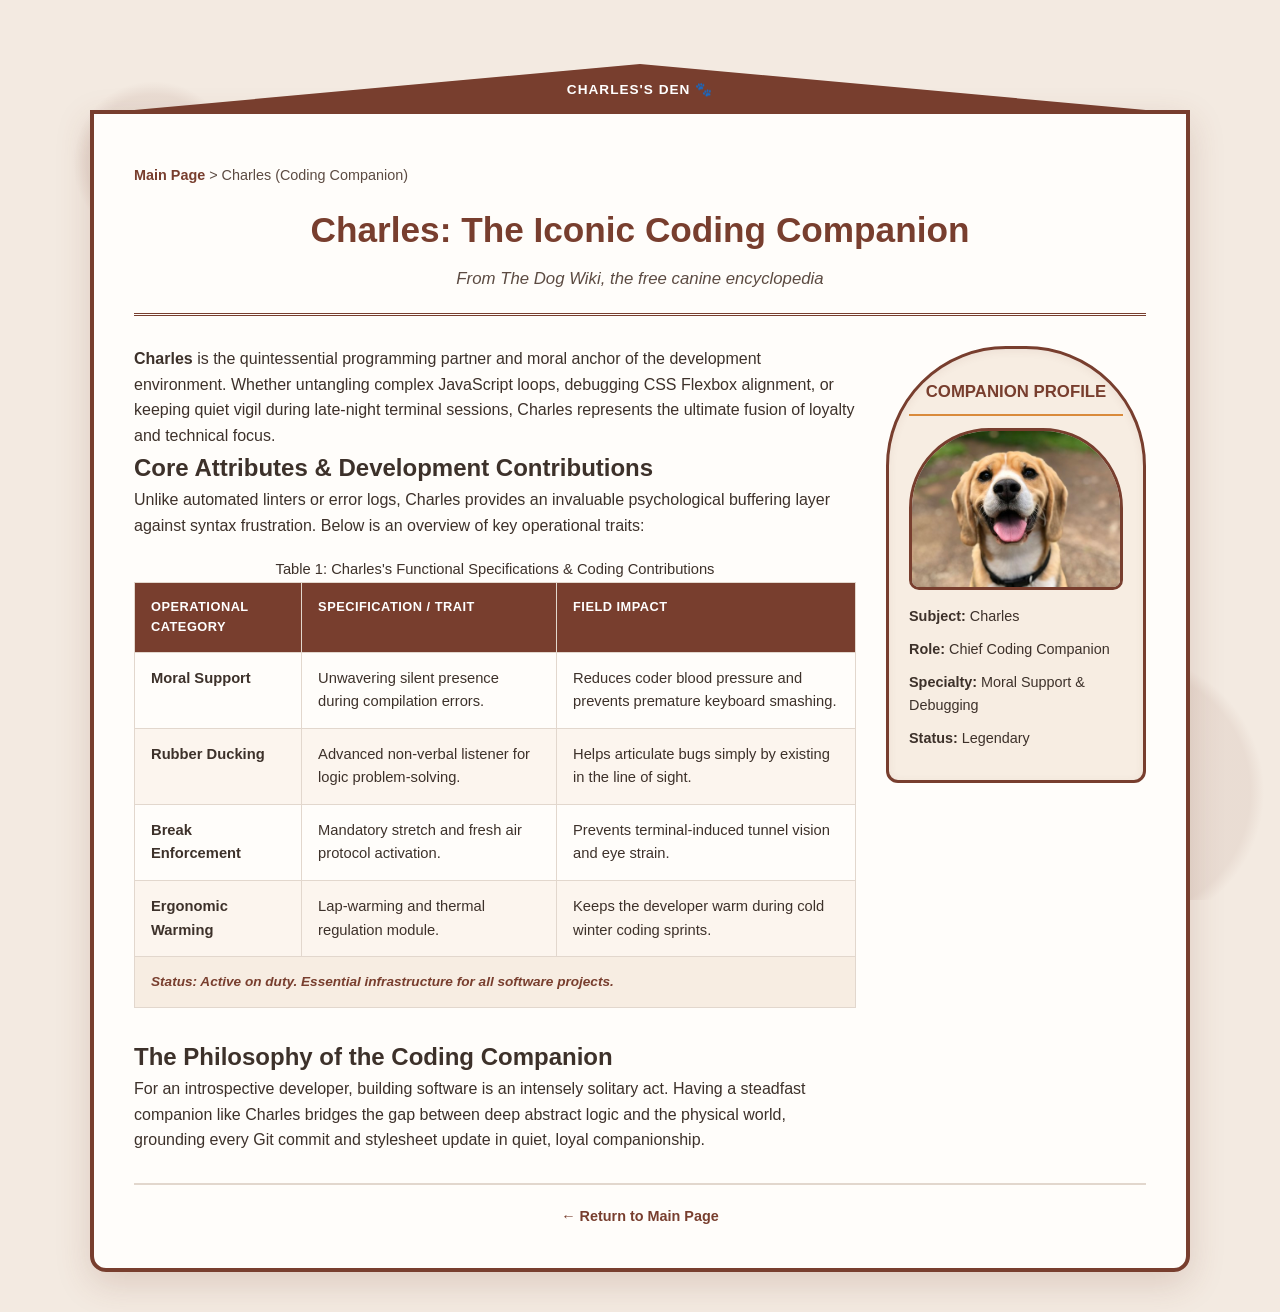
==== charlie.html @ 87121e29 "Add files via upload" ====
<!DOCTYPE html>
<html lang="en">
<head>
    <meta charset="UTF-8">
    <meta name="viewport" content="width=device-width, initial-scale=1.0">
    <title>Charles (The Iconic Coding Companion) - The Dog Wiki</title>
    <link rel="stylesheet" href="charles.css">
</head>
<body>
    <div class="wiki-wrapper">
        <nav class="wiki-breadcrumbs">
            <a href="index.html">Main Page</a> &gt; Charles (Coding Companion)
        </nav>

        <header class="wiki-header">
            <h1 class="page-title">Charles: The Iconic Coding Companion</h1>
            <p class="wiki-subtitle">From The Dog Wiki, the free canine encyclopedia</p>
        </header>

        <main class="wiki-content">
            <section class="article-body">
                <p class="lead-paragraph">
                    <strong>Charles</strong> is the quintessential programming partner and moral anchor of the development environment. Whether untangling complex JavaScript loops, debugging CSS Flexbox alignment, or keeping quiet vigil during late-night terminal sessions, Charles represents the ultimate fusion of loyalty and technical focus.
                </p>

                <section id="charles-overview">
                    <h2>Core Attributes & Development Contributions</h2>
                    <p>
                        Unlike automated linters or error logs, Charles provides an invaluable psychological buffering layer against syntax frustration. Below is an overview of key operational traits:
                    </p>

                    <div class="table-container">
                        <table class="wiki-table">
                            <caption>Table 1: Charles's Functional Specifications & Coding Contributions</caption>
                            <thead>
                                <tr>
                                    <th>Operational Category</th>
                                    <th>Specification / Trait</th>
                                    <th>Field Impact</th>
                                </tr>
                            </thead>
                            <tbody>
                                <tr>
                                    <td><strong>Moral Support</strong></td>
                                    <td>Unwavering silent presence during compilation errors.</td>
                                    <td>Reduces coder blood pressure and prevents premature keyboard smashing.</td>
                                </tr>
                                <tr>
                                    <td><strong>Rubber Ducking</strong></td>
                                    <td>Advanced non-verbal listener for logic problem-solving.</td>
                                    <td>Helps articulate bugs simply by existing in the line of sight.</td>
                                </tr>
                                <tr>
                                    <td><strong>Break Enforcement</strong></td>
                                    <td>Mandatory stretch and fresh air protocol activation.</td>
                                    <td>Prevents terminal-induced tunnel vision and eye strain.</td>
                                </tr>
                                <tr>
                                    <td><strong>Ergonomic Warming</strong></td>
                                    <td>Lap-warming and thermal regulation module.</td>
                                    <td>Keeps the developer warm during cold winter coding sprints.</td>
                                </tr>
                            </tbody>
                            <tfoot>
                                <tr>
                                    <td colspan="3">Status: Active on duty. Essential infrastructure for all software projects.</td>
                                </tr>
                            </tfoot>
                        </table>
                    </div>
                </section>

                <section id="companion-legacy">
                    <h2>The Philosophy of the Coding Companion</h2>
                    <p>
                        For an introspective developer, building software is an intensely solitary act. Having a steadfast companion like Charles bridges the gap between deep abstract logic and the physical world, grounding every Git commit and stylesheet update in quiet, loyal companionship.
                    </p>
                </section>
            </section>

            <!-- Arched Dog House Doorway Infobox with Charles's Picture -->
            <aside class="infobox-container">
                <aside class="infobox">
                    <h3>COMPANION PROFILE</h3>
                    
                    <div class="profile-image-container">
                        <img src="./dog.jpg" alt="Charles the Dog - Iconic Coding Companion" class="profile-image">
                    </div>

                    <ul class="profile-details">
                        <li><strong>Subject:</strong> Charles</li>
                        <li><strong>Role:</strong> Chief Coding Companion</li>
                        <li><strong>Specialty:</strong> Moral Support & Debugging</li>
                        <li><strong>Status:</strong> Legendary</li>
                    </ul>
                </aside>
            </aside>
        </main>

        <footer class="wiki-footer">
            <p><a href="index.html" class="back-link">&larr; Return to Main Page</a></p>
        </footer>
    </div>
</body>
</html>
---- charles.css ----
/* ==========================================
   Charles's Dedicated Cozy Dog House Theme
   ========================================== */

:root {
    --house-bg-outer: #f3eae1;          /* Soft warm oatmeal background */
    --house-bg-inner: #fffdfa;          /* Clean cream paper inside the den */
    --house-wood-chestnut: #783e2e;     /* Warm chestnut wood trim */
    --house-amber-warm: #d98a3b;        /* Cozy amber accent */
    --house-text-dark: #3d312a;         /* Deep warm brown text */
    --house-border-warm: #e2d7cd;       /* Soft wooden border */
    --house-spot: rgba(120, 62, 46, 0.08); /* Warm chestnut spots */
}

* {
    box-sizing: border-box;
    margin: 0;
    padding: 0;
}

body {
    background-color: var(--house-bg-outer);
    color: var(--house-text-dark);
    font-family: -apple-system, BlinkMacSystemFont, "Segoe UI", Roboto, Helvetica, Arial, sans-serif;
    line-height: 1.6;
    padding: 60px 20px 40px 20px;
    
    /* Cozy warm chestnut spots pattern */
    background-image: 
        radial-gradient(circle at 12% 18%, var(--house-spot) 0%, var(--house-spot) 5%, transparent 6%),
        radial-gradient(circle at 82% 28%, var(--house-spot) 0%, var(--house-spot) 7%, transparent 8%),
        radial-gradient(circle at 18% 80%, var(--house-spot) 0%, var(--house-spot) 6%, transparent 7%),
        radial-gradient(circle at 88% 88%, var(--house-spot) 0%, var(--house-spot) 9%, transparent 10%);
    background-size: cover;
    background-attachment: fixed;
}

/* --- Dog House Main Container (Pitched Roof Roofline) --- */
.wiki-wrapper {
    position: relative;
    max-width: 1100px;
    margin: 50px auto 0 auto;
    background: var(--house-bg-inner);
    border: 4px solid var(--house-wood-chestnut);
    border-radius: 0 0 16px 16px;
    padding: 50px 40px 40px 40px;
    box-shadow: 0 12px 35px rgba(120, 62, 46, 0.18);
}

/* Pitched Triangular Gable Roof Peak */
.wiki-wrapper::before {
    content: "";
    position: absolute;
    top: -50px;
    left: -4px;
    right: -4px;
    height: 50px;
    background: var(--house-wood-chestnut);
    clip-path: polygon(50% 0%, 100% 100%, 0% 100%);
}

/* Roof Peak Signboard Badge */
.wiki-wrapper::after {
    content: "CHARLES'S DEN 🐾";
    position: absolute;
    top: -35px;
    left: 50%;
    transform: translateX(-50%);
    color: #ffffff;
    font-size: 0.85rem;
    font-weight: 700;
    letter-spacing: 1px;
    z-index: 2;
}

/* Header Styling */
.wiki-header {
    border-bottom: 3px double var(--house-wood-chestnut);
    text-align: center;
    padding-bottom: 20px;
    margin-bottom: 30px;
    margin-top: 10px;
}

.wiki-header h1,
.page-title {
    color: var(--house-wood-chestnut);
    font-size: 2.2rem;
    font-weight: 700;
}

.wiki-subtitle {
    color: #5c4b42;
    font-style: italic;
    font-size: 1.05rem;
    margin-top: 8px;
}

/* Layout Content Structure */
.wiki-content {
    display: flex;
    gap: 30px;
    flex-wrap: wrap;
    margin-bottom: 30px;
}

.article-body {
    flex: 3;
    min-width: 280px;
}

/* --- Arched Dog House Entrance Doorway Infobox --- */
.infobox-container {
    flex: 1;
    min-width: 260px;
}

.infobox {
    background: #f7ede2;
    border: 3px solid var(--house-wood-chestnut);
    border-radius: 120px 120px 12px 12px;
    padding: 30px 20px 20px 20px;
    box-shadow: inset 0 2px 8px rgba(120, 62, 46, 0.08);
}

.infobox h3 {
    border-bottom: 2px solid var(--house-amber-warm);
    color: var(--house-wood-chestnut);
    text-align: center;
    font-size: 1.05rem;
    padding-bottom: 8px;
    margin-bottom: 12px;
    text-transform: uppercase;
}

/* --- Charles Profile Image Frame --- */
.profile-image-container {
    width: 100%;
    margin: 0 auto 15px auto;
    border: 3px solid var(--house-wood-chestnut);
    border-radius: 80px 80px 10px 10px; /* Matching arched shape */
    overflow: hidden;
    background-color: #efe5dd;
    box-shadow: inset 0 2px 6px rgba(0, 0, 0, 0.1);
}

.profile-image {
    width: 100%;
    height: auto;
    display: block;
    object-fit: cover;
}

.infobox ul,
.profile-details {
    list-style: none;
    padding: 0;
    margin: 0;
}

.infobox li,
.profile-details li {
    margin-bottom: 10px;
    font-size: 0.9rem;
}

/* Wiki Table */
.table-container {
    overflow-x: auto;
    margin: 20px 0 30px 0;
}

.wiki-table {
    width: 100%;
    border-collapse: collapse;
    text-align: left;
    font-size: 0.92rem;
    border: 1px solid var(--house-border-warm);
}

.wiki-table th, 
.wiki-table td {
    padding: 14px 16px;
    border: 1px solid var(--house-border-warm);
    vertical-align: top;
}

.wiki-table th {
    background-color: var(--house-wood-chestnut);
    color: #ffffff;
    font-weight: 600;
    text-transform: uppercase;
    font-size: 0.8rem;
    letter-spacing: 0.5px;
}

.wiki-table tr:nth-child(even) {
    background-color: #fcf5ee;
}

.wiki-table tr:hover {
    background-color: #f3e5d8;
}

.wiki-table tfoot td {
    background-color: #f7ede2;
    color: var(--house-wood-chestnut);
    font-weight: 600;
    font-size: 0.85rem;
    font-style: italic;
}

/* Navigation & Footer */
.wiki-breadcrumbs {
    font-size: 0.9rem;
    margin-bottom: 15px;
    color: #5c4b42;
}

.wiki-breadcrumbs a,
.back-link {
    color: var(--house-wood-chestnut);
    text-decoration: none;
    font-weight: 700;
}

.wiki-breadcrumbs a:hover,
.back-link:hover {
    text-decoration: underline;
}

.wiki-footer {
    border-top: 2px solid var(--house-border-warm);
    padding-top: 20px;
    font-size: 0.9rem;
    color: #5c4b42;
    text-align: center;
}
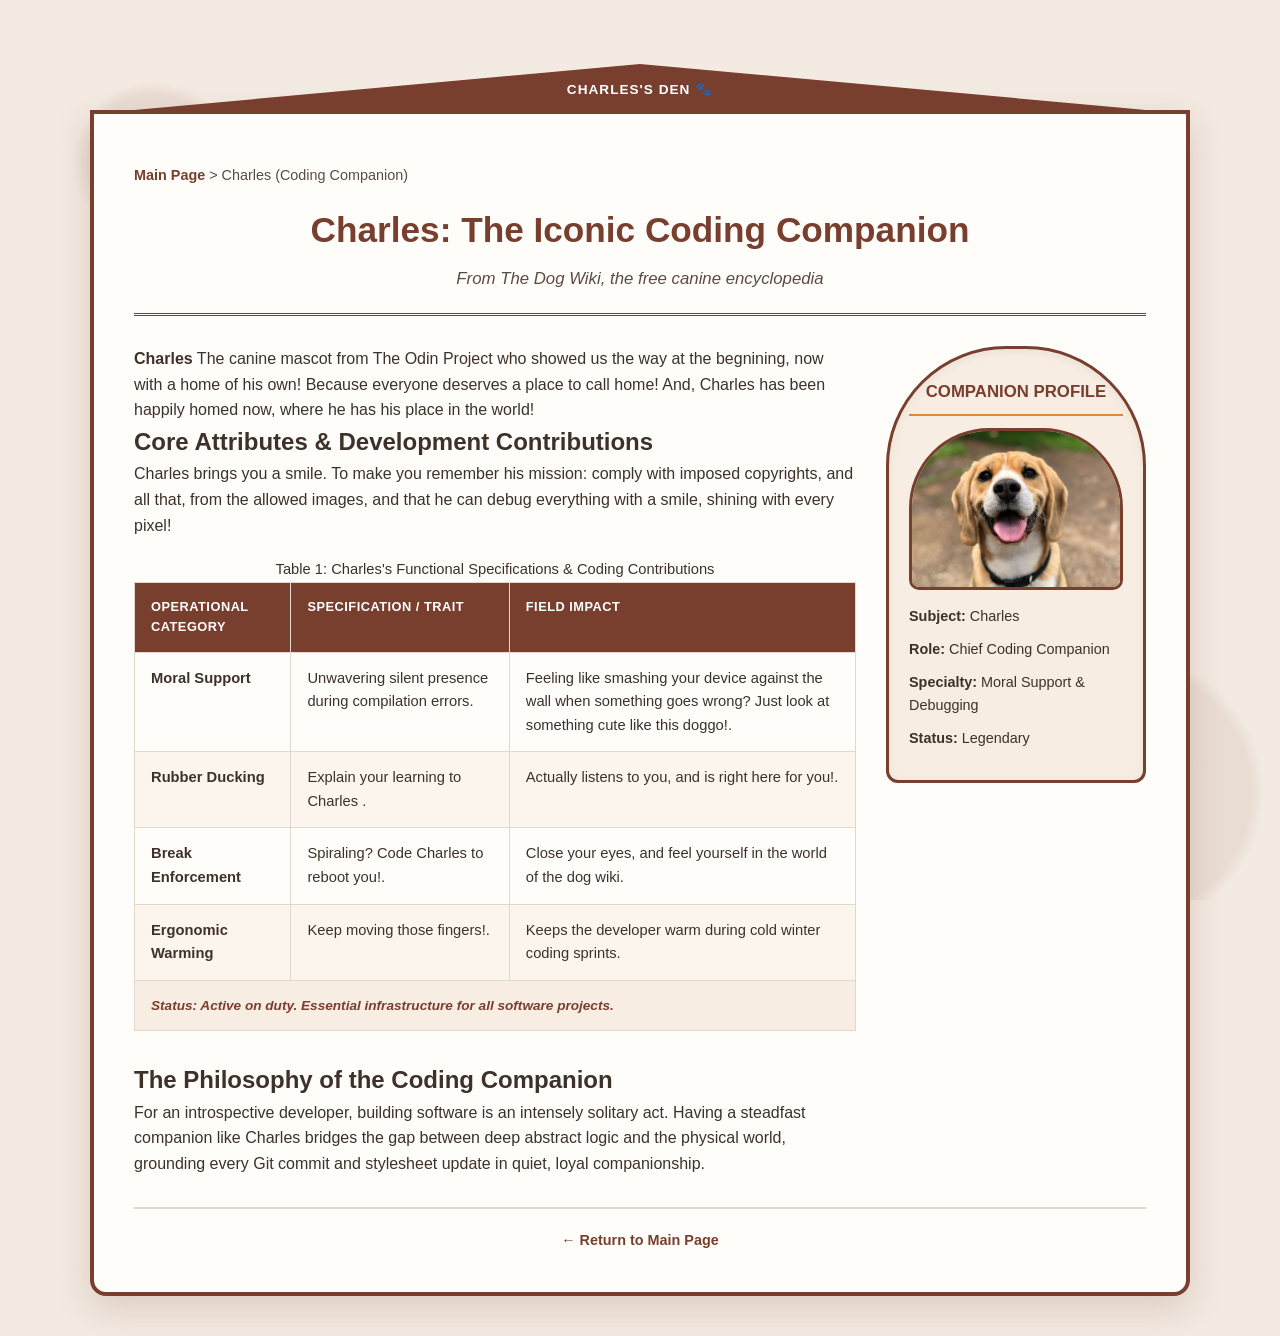
==== commit e8041e2c: "Add files via upload" ====
--- a/charlie.html
+++ b/charlie.html
@@ -20,13 +20,13 @@
         <main class="wiki-content">
             <section class="article-body">
                 <p class="lead-paragraph">
-                    <strong>Charles</strong> is the quintessential programming partner and moral anchor of the development environment. Whether untangling complex JavaScript loops, debugging CSS Flexbox alignment, or keeping quiet vigil during late-night terminal sessions, Charles represents the ultimate fusion of loyalty and technical focus.
+                    <strong>Charles</strong>  The canine mascot from The Odin Project who showed us the way at the begnining, now with a home of his own! Because everyone deserves a place to call home! And, Charles has been happily homed now, where he has his place in the world!
                 </p>
 
                 <section id="charles-overview">
                     <h2>Core Attributes & Development Contributions</h2>
                     <p>
-                        Unlike automated linters or error logs, Charles provides an invaluable psychological buffering layer against syntax frustration. Below is an overview of key operational traits:
+                        Charles brings you a smile. To make you remember his mission: comply with imposed copyrights, and all that, from the allowed images, and that he can debug everything with a smile, shining with every pixel!
                     </p>
 
                     <div class="table-container">
@@ -43,21 +43,21 @@
                                 <tr>
                                     <td><strong>Moral Support</strong></td>
                                     <td>Unwavering silent presence during compilation errors.</td>
-                                    <td>Reduces coder blood pressure and prevents premature keyboard smashing.</td>
+                                    <td> Feeling like smashing your device against the wall when something goes wrong? Just look at something cute like this doggo!.</td>
                                 </tr>
                                 <tr>
                                     <td><strong>Rubber Ducking</strong></td>
-                                    <td>Advanced non-verbal listener for logic problem-solving.</td>
-                                    <td>Helps articulate bugs simply by existing in the line of sight.</td>
+                                    <td> Explain your learning to Charles .</td>
+                                    <td> Actually listens to you, and is right here for you!.</td>
                                 </tr>
                                 <tr>
                                     <td><strong>Break Enforcement</strong></td>
-                                    <td>Mandatory stretch and fresh air protocol activation.</td>
-                                    <td>Prevents terminal-induced tunnel vision and eye strain.</td>
+                                    <td> Spiraling?  Code Charles to reboot you!.</td>
+                                    <td> Close your eyes, and feel yourself in the world of the dog wiki.</td>
                                 </tr>
                                 <tr>
                                     <td><strong>Ergonomic Warming</strong></td>
-                                    <td>Lap-warming and thermal regulation module.</td>
+                                    <td> Keep moving those fingers!.</td>
                                     <td>Keeps the developer warm during cold winter coding sprints.</td>
                                 </tr>
                             </tbody>
